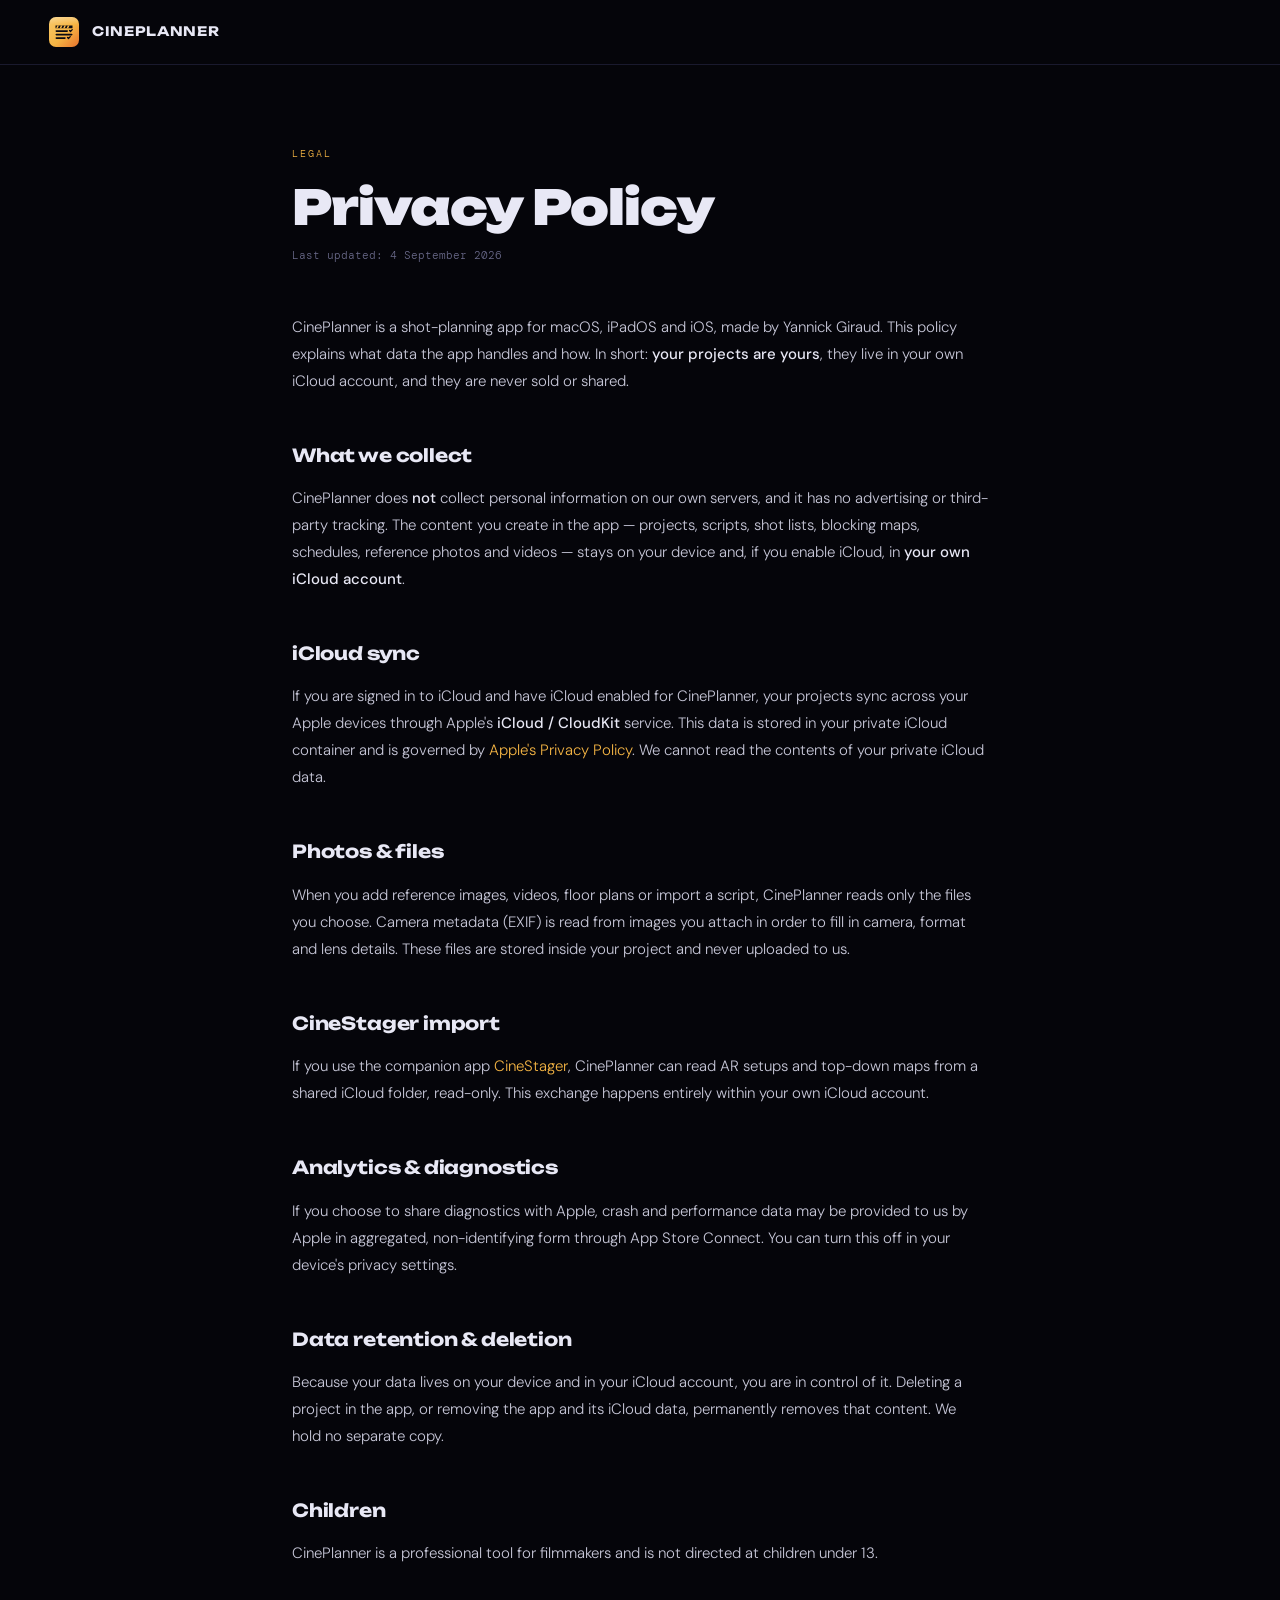
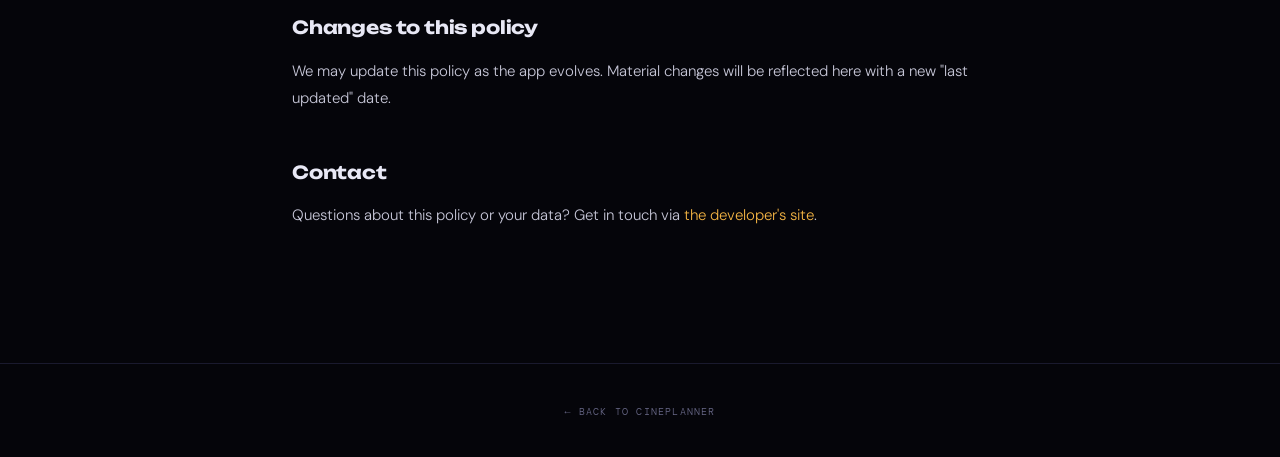
==== website/privacy.html @ a7a96518 "Add CinePlanner marketing website Single-file static marketing site in website/, matching the CineSt" ====
<!DOCTYPE html>
<html lang="en">
<head>
<meta charset="UTF-8">
<meta name="viewport" content="width=device-width, initial-scale=1.0">
<title>Privacy Policy — CinePlanner</title>
<meta name="description" content="CinePlanner privacy policy. CinePlanner stores your projects in your own iCloud account and does not sell or share your data.">
<meta name="theme-color" content="#05050a">
<meta name="robots" content="index, follow">
<link rel="canonical" href="https://cineplanner.com/privacy.html">
<link rel="icon" type="image/svg+xml" href="icon.svg">
<link rel="preconnect" href="https://fonts.googleapis.com">
<link rel="preconnect" href="https://fonts.gstatic.com" crossorigin>
<link href="https://fonts.googleapis.com/css2?family=Unbounded:wght@300;400;700;900&family=DM+Sans:ital,wght@0,300;0,400;0,500;1,300&family=DM+Mono:wght@400;500&display=swap" rel="stylesheet">
<style>
  :root { --bg:#05050a; --surface:#0c0c14; --border:#1a1a2e; --gold:#f5b544; --text:#e8e8f5; --muted:#6a6a8a; }
  *,*::before,*::after{margin:0;padding:0;box-sizing:border-box;}
  body{background:var(--bg);color:var(--text);font-family:"DM Sans",sans-serif;font-weight:300;line-height:1.8;}
  nav{padding:16px 48px;display:flex;align-items:center;gap:12px;border-bottom:1px solid var(--border);}
  nav img{height:32px;width:32px;border-radius:8px;}
  nav a{text-decoration:none;color:var(--text);}
  .nav-name{font-family:"Unbounded",sans-serif;font-size:13px;font-weight:700;letter-spacing:0.05em;}
  main{max-width:760px;margin:0 auto;padding:80px 32px 120px;}
  .eyebrow{font-family:"DM Mono",monospace;font-size:10px;letter-spacing:0.2em;text-transform:uppercase;color:var(--gold);margin-bottom:18px;}
  h1{font-family:"Unbounded",sans-serif;font-size:clamp(30px,5vw,48px);font-weight:900;letter-spacing:-0.02em;line-height:1.1;margin-bottom:12px;}
  .updated{font-family:"DM Mono",monospace;font-size:11px;color:var(--muted);margin-bottom:48px;}
  h2{font-family:"Unbounded",sans-serif;font-size:18px;font-weight:700;margin:44px 0 14px;letter-spacing:-0.01em;}
  p{color:#c7c7d8;font-size:15px;margin-bottom:14px;}
  ul{color:#c7c7d8;font-size:15px;margin:0 0 14px 22px;}
  li{margin-bottom:8px;}
  a.link{color:var(--gold);text-decoration:none;}
  a.link:hover{text-decoration:underline;}
  strong{color:var(--text);font-weight:500;}
  footer{border-top:1px solid var(--border);padding:32px 48px;text-align:center;}
  footer a{font-family:"DM Mono",monospace;font-size:10px;letter-spacing:0.12em;text-transform:uppercase;color:var(--muted);text-decoration:none;}
  footer a:hover{color:var(--text);}
</style>
</head>
<body>
<nav>
  <a href="index.html" style="display:flex;align-items:center;gap:12px;"><img src="icon.svg" alt="CinePlanner"><span class="nav-name">CINEPLANNER</span></a>
</nav>
<main>
  <div class="eyebrow">Legal</div>
  <h1>Privacy Policy</h1>
  <div class="updated">Last updated: 4 September 2026</div>

  <p>CinePlanner is a shot-planning app for macOS, iPadOS and iOS, made by Yannick Giraud. This policy explains what data the app handles and how. In short: <strong>your projects are yours</strong>, they live in your own iCloud account, and they are never sold or shared.</p>

  <h2>What we collect</h2>
  <p>CinePlanner does <strong>not</strong> collect personal information on our own servers, and it has no advertising or third-party tracking. The content you create in the app — projects, scripts, shot lists, blocking maps, schedules, reference photos and videos — stays on your device and, if you enable iCloud, in <strong>your own iCloud account</strong>.</p>

  <h2>iCloud sync</h2>
  <p>If you are signed in to iCloud and have iCloud enabled for CinePlanner, your projects sync across your Apple devices through Apple's <strong>iCloud / CloudKit</strong> service. This data is stored in your private iCloud container and is governed by <a class="link" href="https://www.apple.com/legal/privacy/" target="_blank" rel="noopener">Apple's Privacy Policy</a>. We cannot read the contents of your private iCloud data.</p>

  <h2>Photos &amp; files</h2>
  <p>When you add reference images, videos, floor plans or import a script, CinePlanner reads only the files you choose. Camera metadata (EXIF) is read from images you attach in order to fill in camera, format and lens details. These files are stored inside your project and never uploaded to us.</p>

  <h2>CineStager import</h2>
  <p>If you use the companion app <a class="link" href="https://cinestager.com" target="_blank" rel="noopener">CineStager</a>, CinePlanner can read AR setups and top-down maps from a shared iCloud folder, read-only. This exchange happens entirely within your own iCloud account.</p>

  <h2>Analytics &amp; diagnostics</h2>
  <p>If you choose to share diagnostics with Apple, crash and performance data may be provided to us by Apple in aggregated, non-identifying form through App Store Connect. You can turn this off in your device's privacy settings.</p>

  <h2>Data retention &amp; deletion</h2>
  <p>Because your data lives on your device and in your iCloud account, you are in control of it. Deleting a project in the app, or removing the app and its iCloud data, permanently removes that content. We hold no separate copy.</p>

  <h2>Children</h2>
  <p>CinePlanner is a professional tool for filmmakers and is not directed at children under 13.</p>

  <h2>Changes to this policy</h2>
  <p>We may update this policy as the app evolves. Material changes will be reflected here with a new "last updated" date.</p>

  <h2>Contact</h2>
  <p>Questions about this policy or your data? Get in touch via <a class="link" href="https://cinestager.com" target="_blank" rel="noopener">the developer's site</a>.</p>
</main>
<footer>
  <a href="index.html">← Back to CinePlanner</a>
</footer>
</body>
</html>
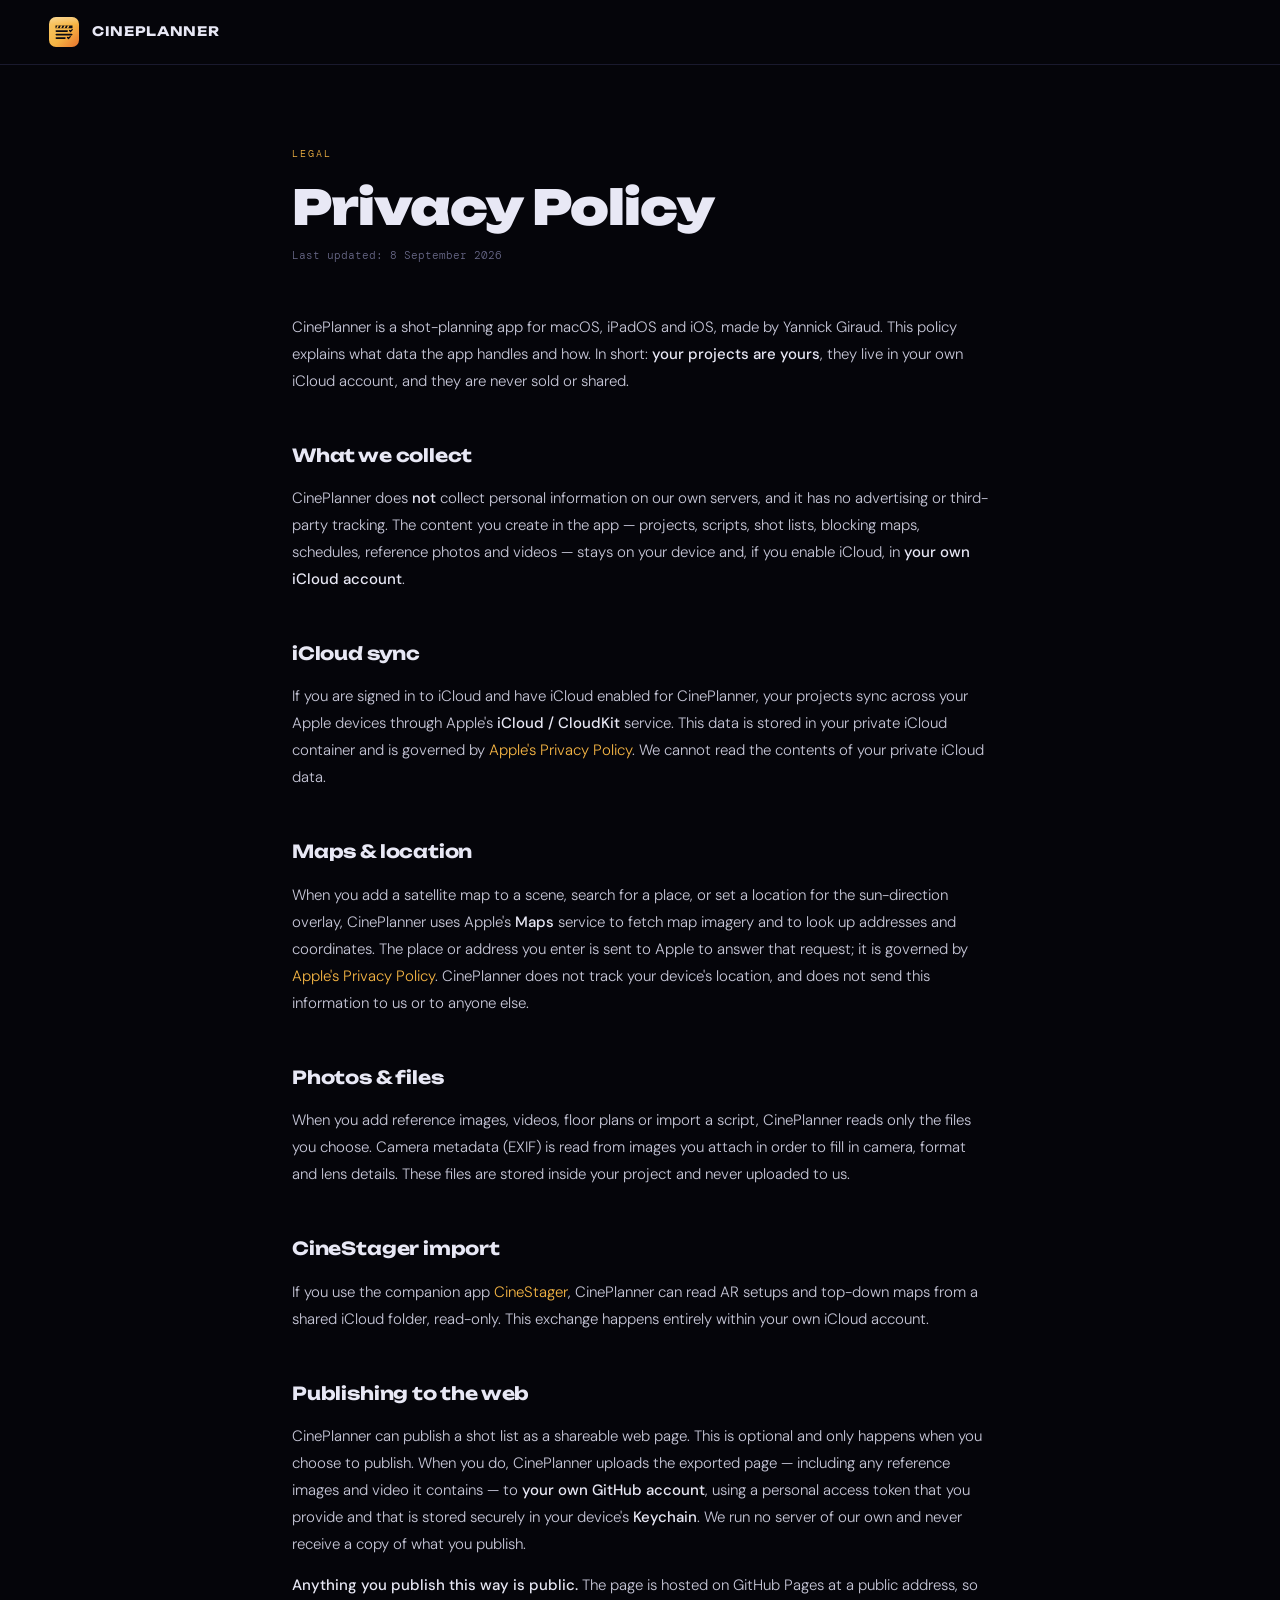
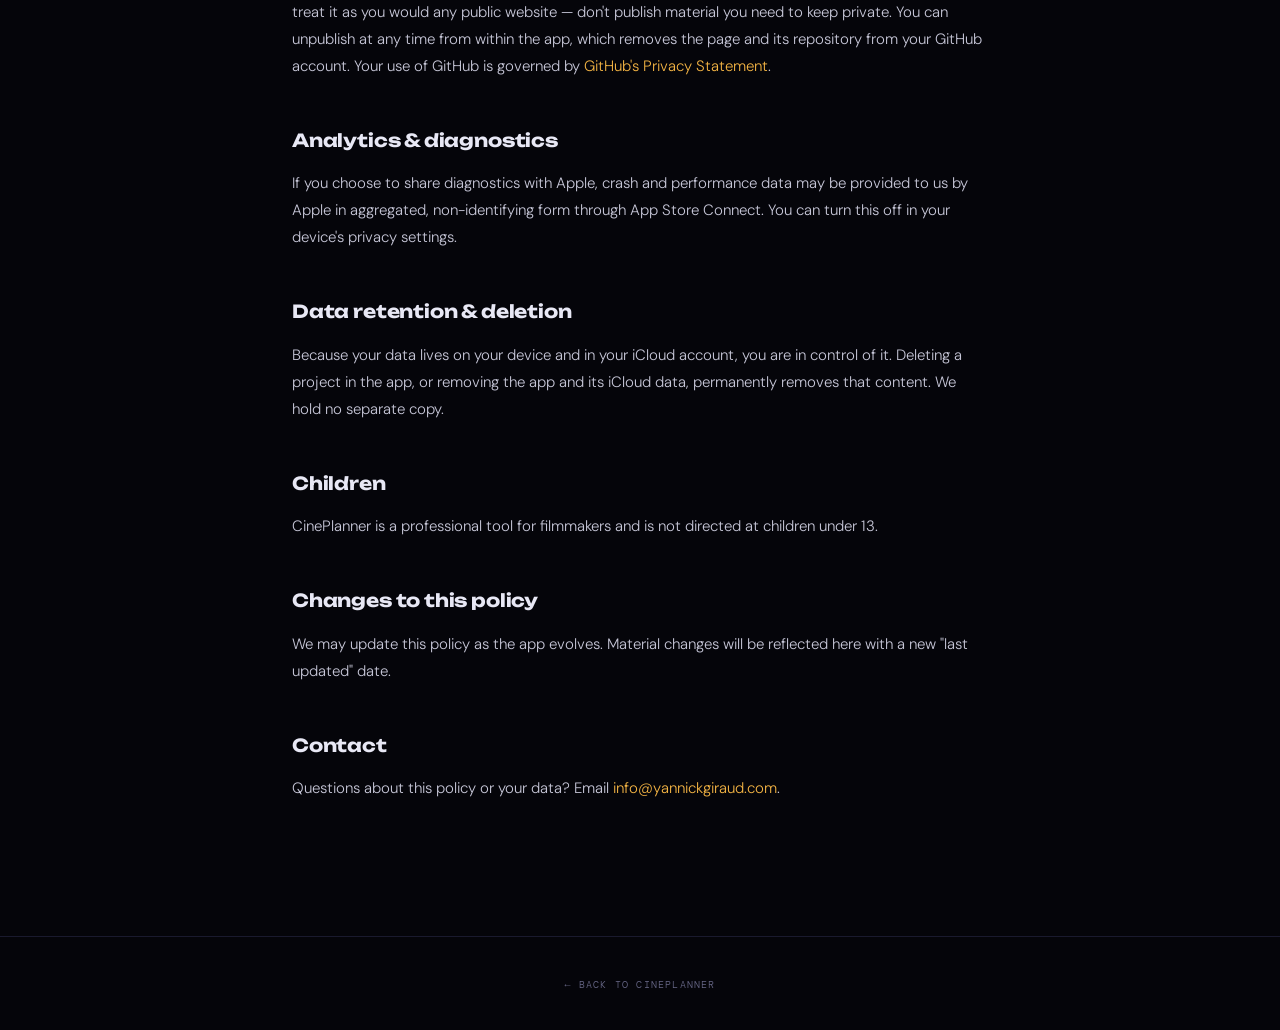
==== commit aed582eb: "Add full privacy policy, custom domain cineplannerapp.com - Replace privacy.html with the complete p" ====
--- a/website/privacy.html
+++ b/website/privacy.html
@@ -7,7 +7,7 @@
 <meta name="description" content="CinePlanner privacy policy. CinePlanner stores your projects in your own iCloud account and does not sell or share your data.">
 <meta name="theme-color" content="#05050a">
 <meta name="robots" content="index, follow">
-<link rel="canonical" href="https://cineplanner.com/privacy.html">
+<link rel="canonical" href="https://cineplannerapp.com/privacy.html">
 <link rel="icon" type="image/svg+xml" href="icon.svg">
 <link rel="preconnect" href="https://fonts.googleapis.com">
 <link rel="preconnect" href="https://fonts.gstatic.com" crossorigin>
@@ -43,7 +43,7 @@
 <main>
   <div class="eyebrow">Legal</div>
   <h1>Privacy Policy</h1>
-  <div class="updated">Last updated: 4 September 2026</div>
+  <div class="updated">Last updated: 8 September 2026</div>
 
   <p>CinePlanner is a shot-planning app for macOS, iPadOS and iOS, made by Yannick Giraud. This policy explains what data the app handles and how. In short: <strong>your projects are yours</strong>, they live in your own iCloud account, and they are never sold or shared.</p>
 
@@ -53,11 +53,18 @@
   <h2>iCloud sync</h2>
   <p>If you are signed in to iCloud and have iCloud enabled for CinePlanner, your projects sync across your Apple devices through Apple's <strong>iCloud / CloudKit</strong> service. This data is stored in your private iCloud container and is governed by <a class="link" href="https://www.apple.com/legal/privacy/" target="_blank" rel="noopener">Apple's Privacy Policy</a>. We cannot read the contents of your private iCloud data.</p>
 
+  <h2>Maps &amp; location</h2>
+  <p>When you add a satellite map to a scene, search for a place, or set a location for the sun-direction overlay, CinePlanner uses Apple's <strong>Maps</strong> service to fetch map imagery and to look up addresses and coordinates. The place or address you enter is sent to Apple to answer that request; it is governed by <a class="link" href="https://www.apple.com/legal/privacy/" target="_blank" rel="noopener">Apple's Privacy Policy</a>. CinePlanner does not track your device's location, and does not send this information to us or to anyone else.</p>
+
   <h2>Photos &amp; files</h2>
   <p>When you add reference images, videos, floor plans or import a script, CinePlanner reads only the files you choose. Camera metadata (EXIF) is read from images you attach in order to fill in camera, format and lens details. These files are stored inside your project and never uploaded to us.</p>
 
   <h2>CineStager import</h2>
   <p>If you use the companion app <a class="link" href="https://cinestager.com" target="_blank" rel="noopener">CineStager</a>, CinePlanner can read AR setups and top-down maps from a shared iCloud folder, read-only. This exchange happens entirely within your own iCloud account.</p>
+
+  <h2>Publishing to the web</h2>
+  <p>CinePlanner can publish a shot list as a shareable web page. This is optional and only happens when you choose to publish. When you do, CinePlanner uploads the exported page — including any reference images and video it contains — to <strong>your own GitHub account</strong>, using a personal access token that you provide and that is stored securely in your device's <strong>Keychain</strong>. We run no server of our own and never receive a copy of what you publish.</p>
+  <p><strong>Anything you publish this way is public.</strong> The page is hosted on GitHub Pages at a public address, so treat it as you would any public website — don't publish material you need to keep private. You can unpublish at any time from within the app, which removes the page and its repository from your GitHub account. Your use of GitHub is governed by <a class="link" href="https://docs.github.com/site-policy/privacy-policies/github-general-privacy-statement" target="_blank" rel="noopener">GitHub's Privacy Statement</a>.</p>
 
   <h2>Analytics &amp; diagnostics</h2>
   <p>If you choose to share diagnostics with Apple, crash and performance data may be provided to us by Apple in aggregated, non-identifying form through App Store Connect. You can turn this off in your device's privacy settings.</p>
@@ -72,7 +79,7 @@
   <p>We may update this policy as the app evolves. Material changes will be reflected here with a new "last updated" date.</p>
 
   <h2>Contact</h2>
-  <p>Questions about this policy or your data? Get in touch via <a class="link" href="https://cinestager.com" target="_blank" rel="noopener">the developer's site</a>.</p>
+  <p>Questions about this policy or your data? Email <a class="link" href="mailto:info@yannickgiraud.com">info@yannickgiraud.com</a>.</p>
 </main>
 <footer>
   <a href="index.html">← Back to CinePlanner</a>
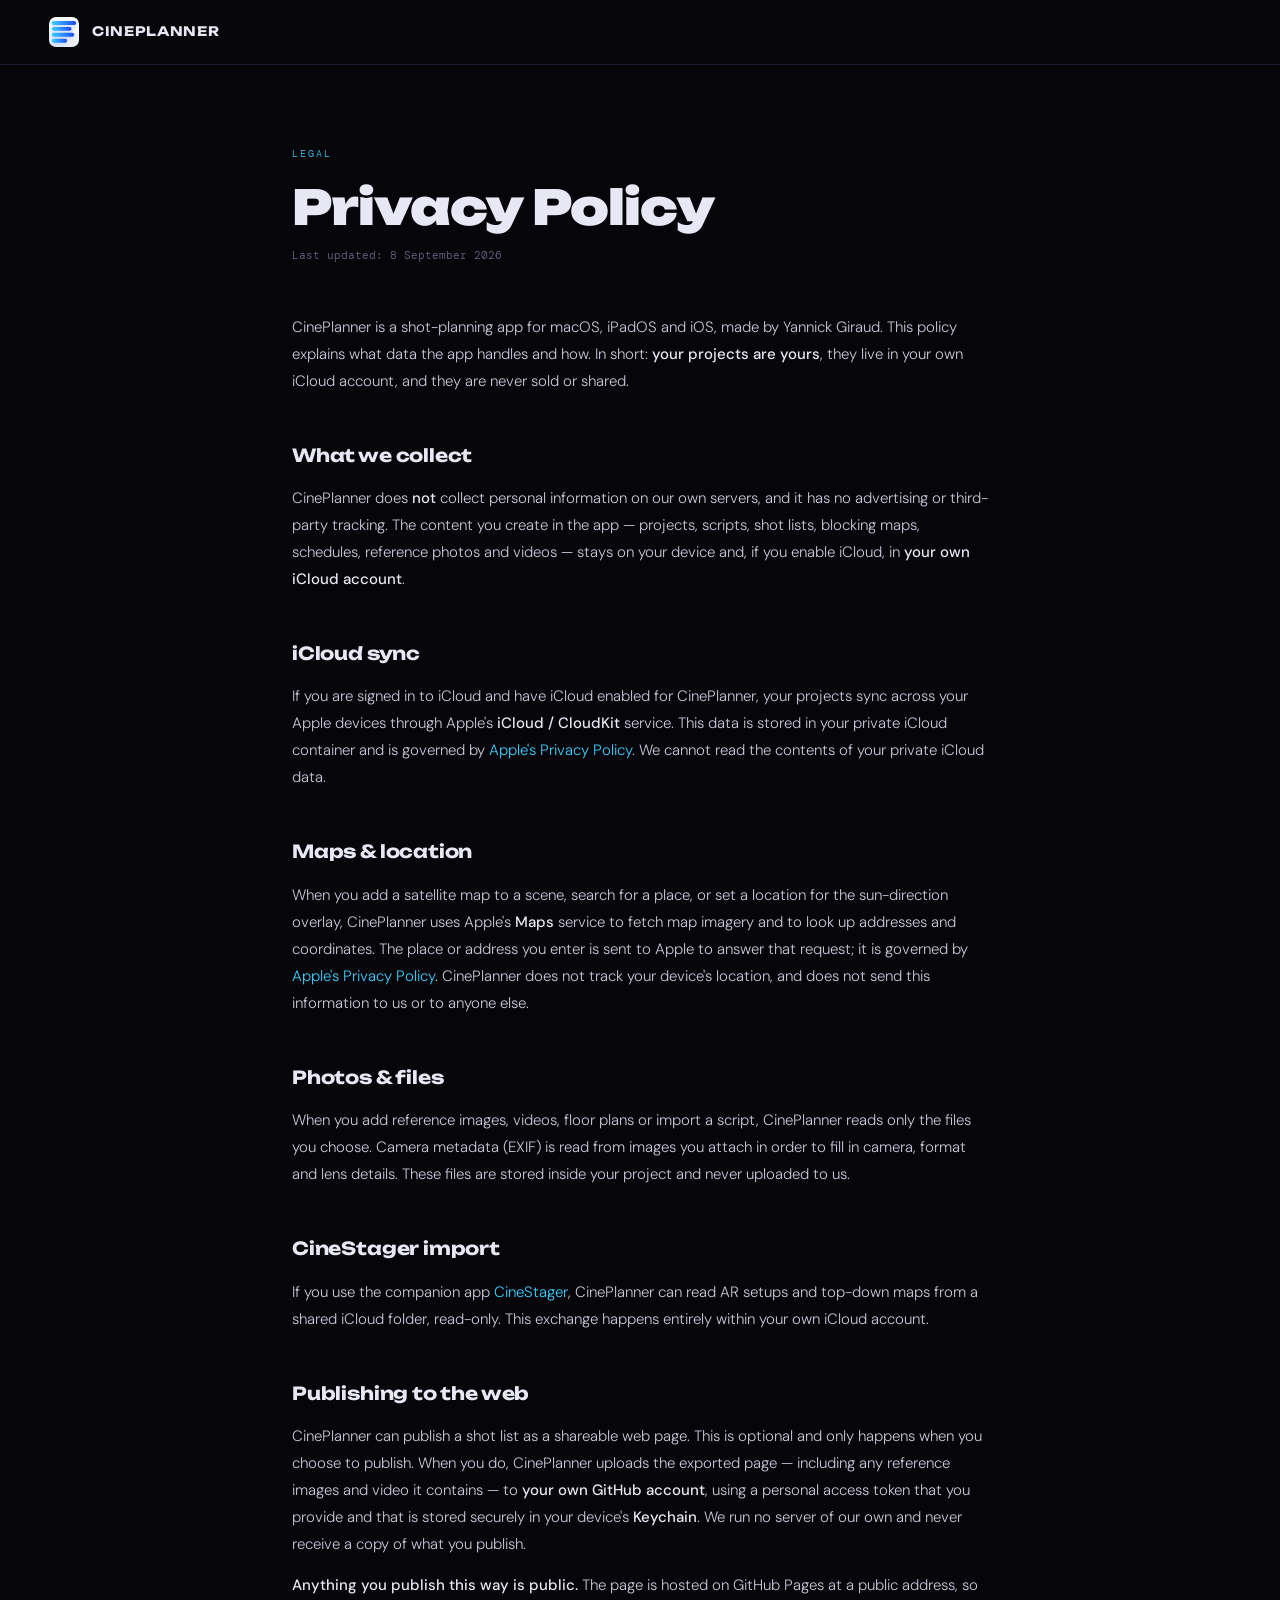
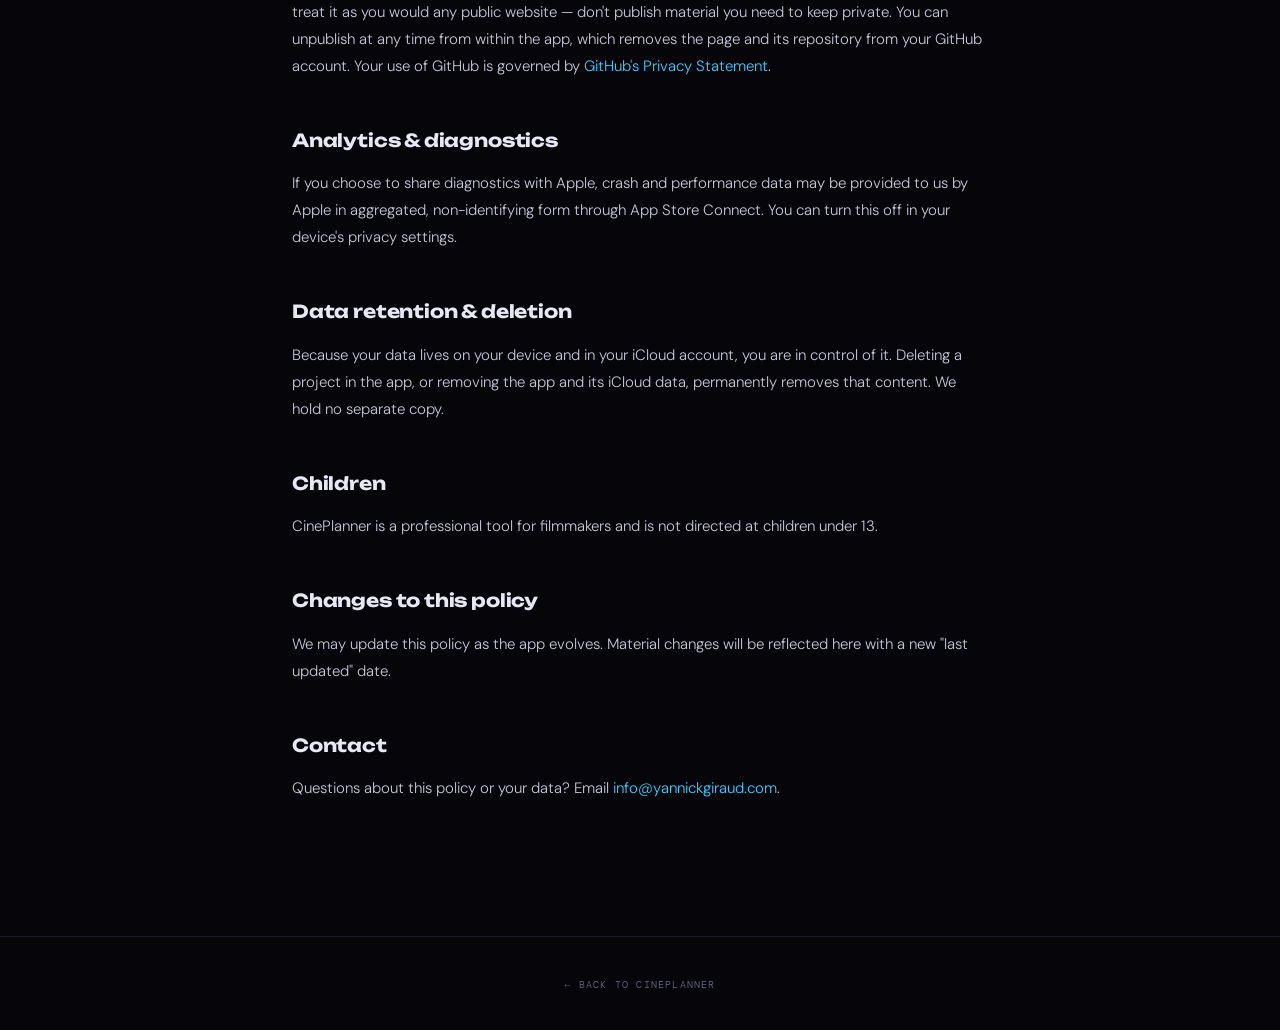
==== commit 8dd905d7: "Retheme website to the CinePlanner app's blue palette - Replace the placeholder gold clapperboard ic" ====
--- a/website/privacy.html
+++ b/website/privacy.html
@@ -13,7 +13,7 @@
 <link rel="preconnect" href="https://fonts.gstatic.com" crossorigin>
 <link href="https://fonts.googleapis.com/css2?family=Unbounded:wght@300;400;700;900&family=DM+Sans:ital,wght@0,300;0,400;0,500;1,300&family=DM+Mono:wght@400;500&display=swap" rel="stylesheet">
 <style>
-  :root { --bg:#05050a; --surface:#0c0c14; --border:#1a1a2e; --gold:#f5b544; --text:#e8e8f5; --muted:#6a6a8a; }
+  :root { --bg:#05050a; --surface:#0c0c14; --border:#1a1a2e; --cyan:#3ecfff; --text:#e8e8f5; --muted:#6a6a8a; }
   *,*::before,*::after{margin:0;padding:0;box-sizing:border-box;}
   body{background:var(--bg);color:var(--text);font-family:"DM Sans",sans-serif;font-weight:300;line-height:1.8;}
   nav{padding:16px 48px;display:flex;align-items:center;gap:12px;border-bottom:1px solid var(--border);}
@@ -21,14 +21,14 @@
   nav a{text-decoration:none;color:var(--text);}
   .nav-name{font-family:"Unbounded",sans-serif;font-size:13px;font-weight:700;letter-spacing:0.05em;}
   main{max-width:760px;margin:0 auto;padding:80px 32px 120px;}
-  .eyebrow{font-family:"DM Mono",monospace;font-size:10px;letter-spacing:0.2em;text-transform:uppercase;color:var(--gold);margin-bottom:18px;}
+  .eyebrow{font-family:"DM Mono",monospace;font-size:10px;letter-spacing:0.2em;text-transform:uppercase;color:var(--cyan);margin-bottom:18px;}
   h1{font-family:"Unbounded",sans-serif;font-size:clamp(30px,5vw,48px);font-weight:900;letter-spacing:-0.02em;line-height:1.1;margin-bottom:12px;}
   .updated{font-family:"DM Mono",monospace;font-size:11px;color:var(--muted);margin-bottom:48px;}
   h2{font-family:"Unbounded",sans-serif;font-size:18px;font-weight:700;margin:44px 0 14px;letter-spacing:-0.01em;}
   p{color:#c7c7d8;font-size:15px;margin-bottom:14px;}
   ul{color:#c7c7d8;font-size:15px;margin:0 0 14px 22px;}
   li{margin-bottom:8px;}
-  a.link{color:var(--gold);text-decoration:none;}
+  a.link{color:var(--cyan);text-decoration:none;}
   a.link:hover{text-decoration:underline;}
   strong{color:var(--text);font-weight:500;}
   footer{border-top:1px solid var(--border);padding:32px 48px;text-align:center;}
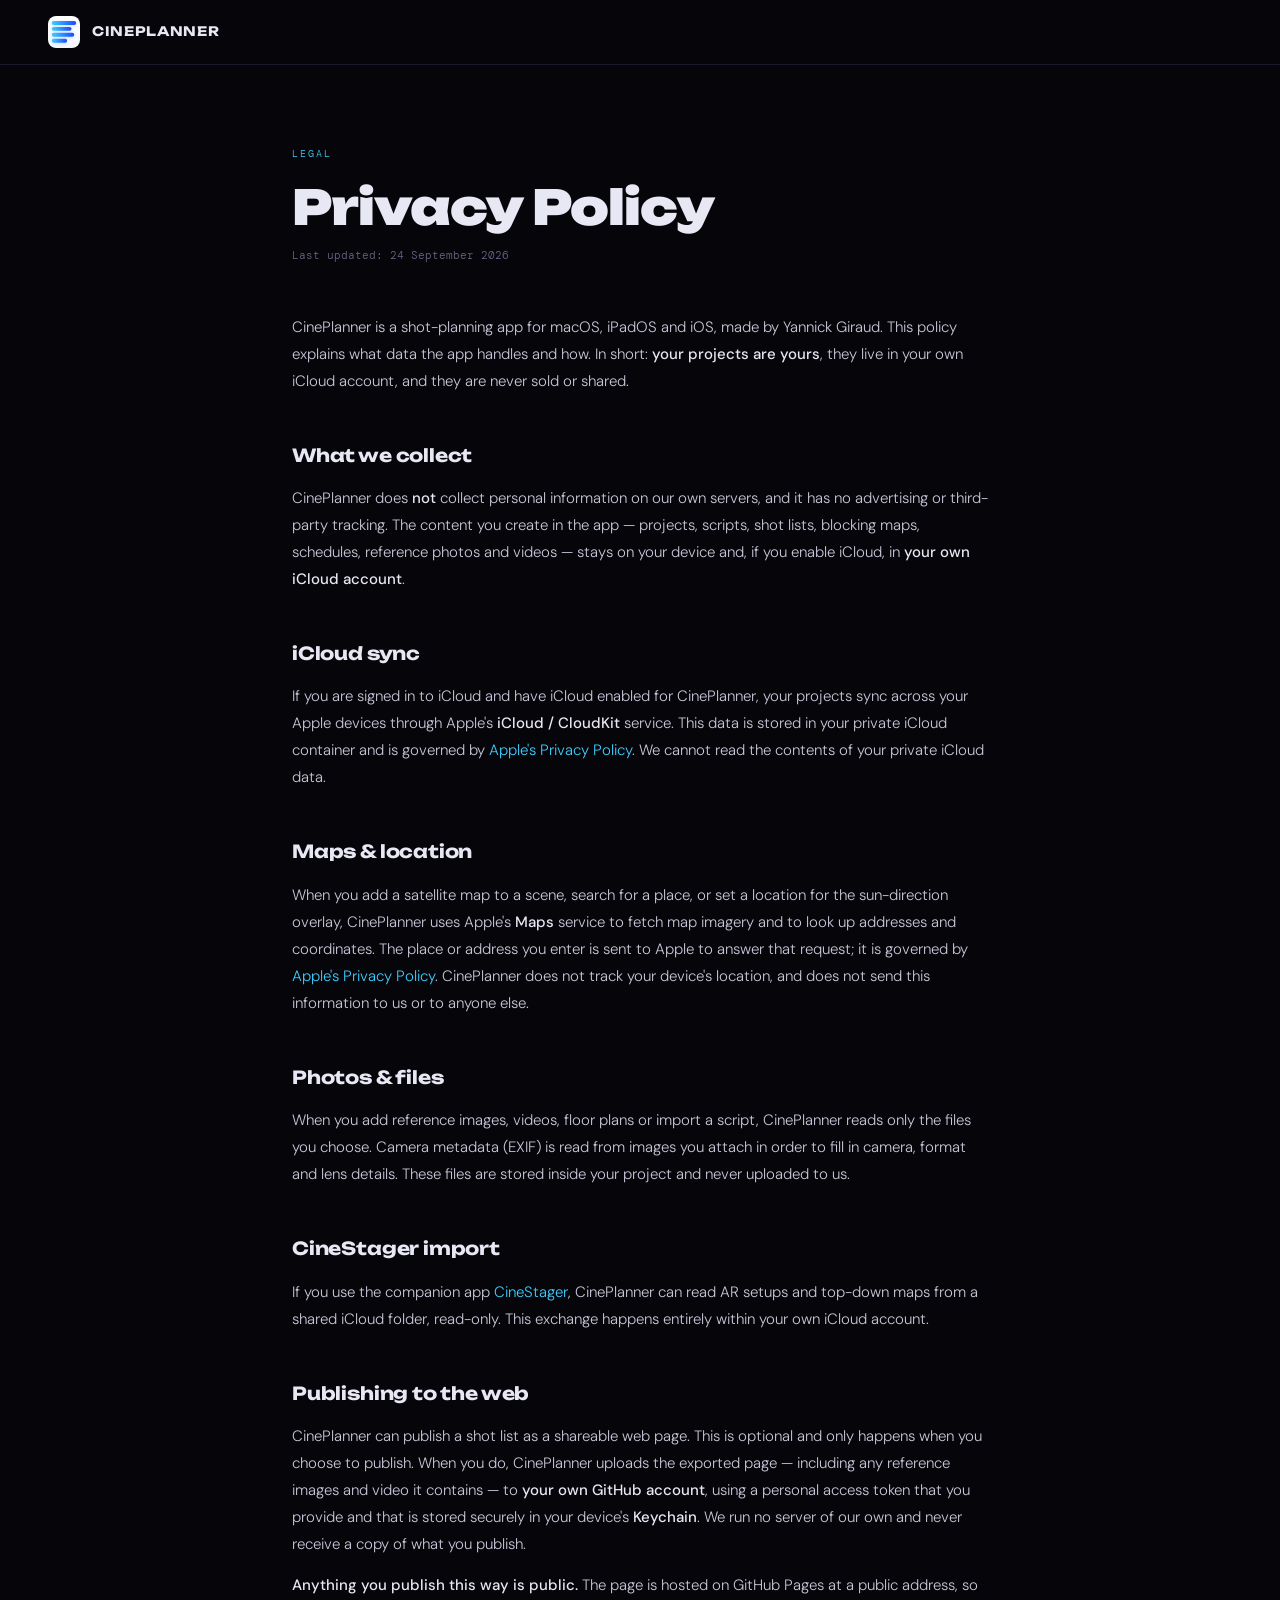
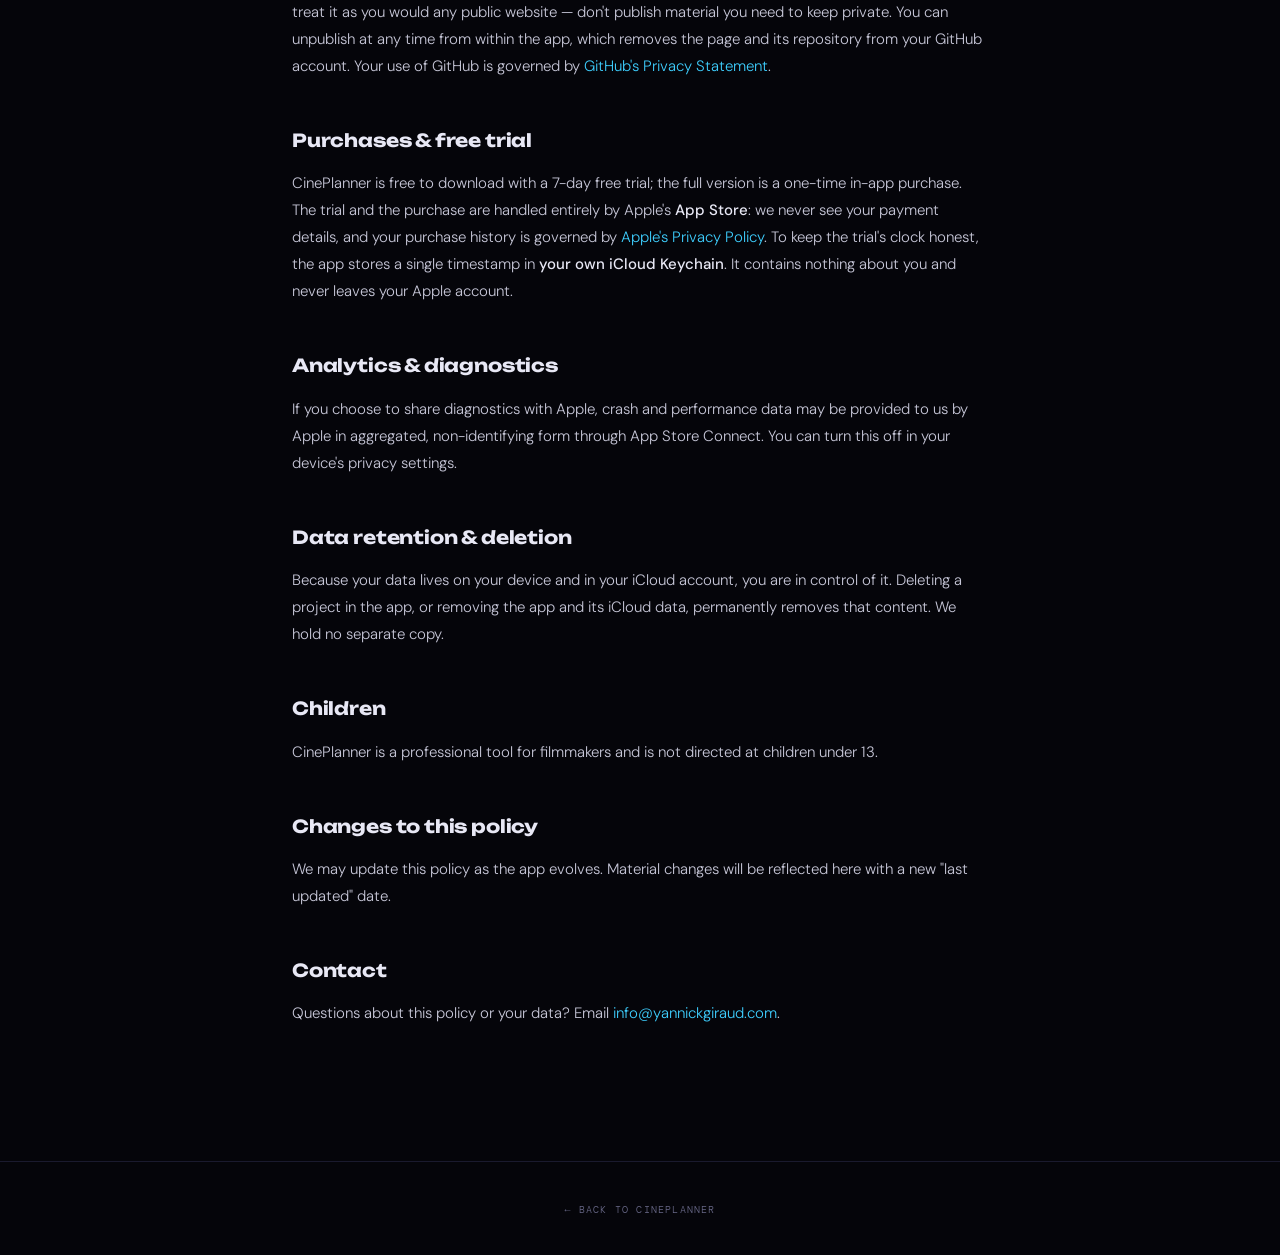
==== commit 8e148c1f: "Website: CinePlanner is now free to try Version 2.0 went free with a 7-day trial and a one-time in-a" ====
--- a/website/privacy.html
+++ b/website/privacy.html
@@ -43,7 +43,7 @@
 <main>
   <div class="eyebrow">Legal</div>
   <h1>Privacy Policy</h1>
-  <div class="updated">Last updated: 8 September 2026</div>
+  <div class="updated">Last updated: 24 September 2026</div>
 
   <p>CinePlanner is a shot-planning app for macOS, iPadOS and iOS, made by Yannick Giraud. This policy explains what data the app handles and how. In short: <strong>your projects are yours</strong>, they live in your own iCloud account, and they are never sold or shared.</p>
 
@@ -66,6 +66,9 @@
   <p>CinePlanner can publish a shot list as a shareable web page. This is optional and only happens when you choose to publish. When you do, CinePlanner uploads the exported page — including any reference images and video it contains — to <strong>your own GitHub account</strong>, using a personal access token that you provide and that is stored securely in your device's <strong>Keychain</strong>. We run no server of our own and never receive a copy of what you publish.</p>
   <p><strong>Anything you publish this way is public.</strong> The page is hosted on GitHub Pages at a public address, so treat it as you would any public website — don't publish material you need to keep private. You can unpublish at any time from within the app, which removes the page and its repository from your GitHub account. Your use of GitHub is governed by <a class="link" href="https://docs.github.com/site-policy/privacy-policies/github-general-privacy-statement" target="_blank" rel="noopener">GitHub's Privacy Statement</a>.</p>
 
+  <h2>Purchases &amp; free trial</h2>
+  <p>CinePlanner is free to download with a 7-day free trial; the full version is a one-time in-app purchase. The trial and the purchase are handled entirely by Apple's <strong>App Store</strong>: we never see your payment details, and your purchase history is governed by <a class="link" href="https://www.apple.com/legal/privacy/" target="_blank" rel="noopener">Apple's Privacy Policy</a>. To keep the trial's clock honest, the app stores a single timestamp in <strong>your own iCloud Keychain</strong>. It contains nothing about you and never leaves your Apple account.</p>
+
   <h2>Analytics &amp; diagnostics</h2>
   <p>If you choose to share diagnostics with Apple, crash and performance data may be provided to us by Apple in aggregated, non-identifying form through App Store Connect. You can turn this off in your device's privacy settings.</p>
 
